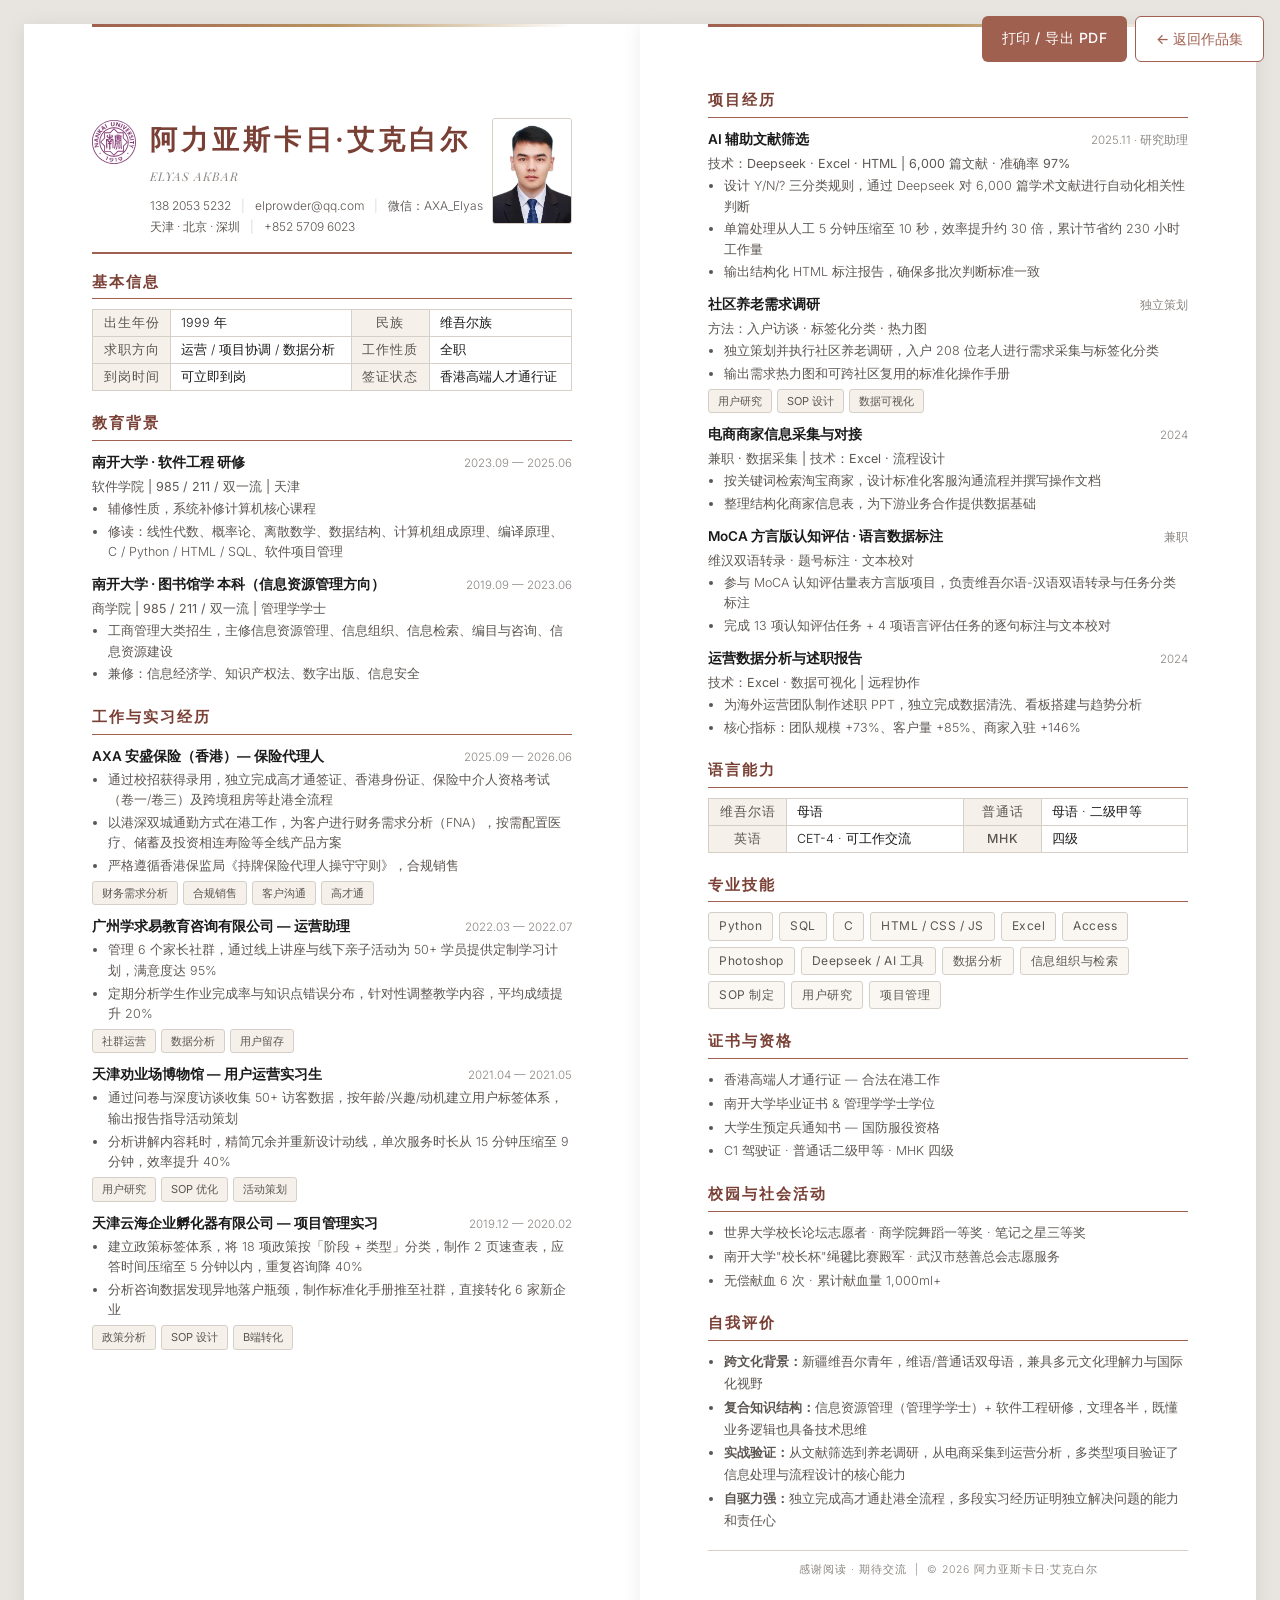
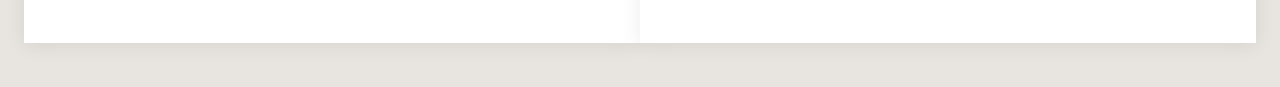
==== resume.html @ a5d52a43 "@ 初始提交：ELYAS 作品集网站 - 高端奢侈品极简风格，暗金 × 勃艮第红配色 - 8 大板块：Hero / 关于 / 经历 / 项目 / 技能 / 荣誉 / 媒体 / 联系 - 尾声打字机 +" ====
<!DOCTYPE html>
<html lang="zh-CN">
<head>
<meta charset="UTF-8">
<meta name="viewport" content="width=device-width, initial-scale=1.0">
<title>阿力亚斯卡日·艾克白尔 — 个人简历</title>
<link rel="icon" href="data:image/svg+xml,<svg xmlns='http://www.w3.org/2000/svg' viewBox='0 0 32 32'><rect width='32' height='32' rx='8' fill='%23a06050'/><path d='M8 8h16M8 16h12M8 24h16' stroke='%23e6e3e0' stroke-width='3' stroke-linecap='round'/></svg>">
<link href="https://fonts.googleapis.com/css2?family=Inter:opsz,wght@14..32,300;14..32,400;14..32,500;14..32,600&family=Playfair+Display:ital,wght@0,500;0,600;1,500&display=swap" rel="stylesheet">
<style>
  :root {
    --accent:    #a06050;
    --accent-deep: #7a4035;
    --gold:      #b89460;
    --text:      #1a1a1a;
    --text-muted:#5c5652;
    --text-light:#8a8580;
    --border:    #d5cfc8;
    --bg-warm:   #faf7f3;
    --bg-light:  #f5f0ea;
    --white:     #fff;
  }

  * { margin: 0; padding: 0; box-sizing: border-box; }

  /* 橘色自定义光标 */
  body, a, a *, button, [role="button"] {
    cursor: url("[data-uri]") 2 2, auto !important;
  }

  body {
    font-family: 'Inter', 'PingFang SC', 'Microsoft YaHei', sans-serif;
    font-weight: 300;
    background: #e8e4df;
    color: var(--text);
    line-height: 1.7;
    display: flex;
    justify-content: center;
    padding: 24px;
    -webkit-font-smoothing: antialiased;
  }

  .resume-page {
    width: 210mm;
    min-height: 297mm;
    background: var(--white);
    padding: 17mm 18mm;
    box-shadow: 0 2px 20px rgba(0,0,0,0.08);
    margin-bottom: 20px;
    position: relative;
  }

  /* ---- 顶部装饰线 ---- */
  .resume-page::before {
    content: '';
    position: absolute;
    top: 0; left: 18mm; right: 18mm;
    height: 3px;
    background: linear-gradient(90deg, var(--accent), var(--gold), transparent);
  }

  /* ========================================
     头部
     ======================================== */
  .resume-header {
    display: flex;
    align-items: flex-start;
    padding-top: 8mm;
    padding-bottom: 14px;
    border-bottom: 2px solid var(--accent);
    margin-bottom: 16px;
  }

  .resume-header__logo {
    width: 44px;
    height: 44px;
    flex-shrink: 0;
    margin-right: 14px;
    margin-top: 2px;
    opacity: 0.85;
  }

  .resume-header__photo {
    width: 80px;
    height: 106px;
    border: 1px solid var(--border);
    border-radius: 3px;
    object-fit: cover;
    flex-shrink: 0;
    margin-left: auto;
  }

  .resume-header__info h1 {
    font-family: 'Songti SC', 'STSong', 'SimSun', 'Noto Serif SC', serif;
    font-size: 27px;
    font-weight: 700;
    letter-spacing: 4px;
    color: var(--accent-deep);
    margin-bottom: 2px;
  }

  .resume-header__info .en-name {
    font-family: 'Playfair Display', Georgia, serif;
    font-size: 12px;
    font-style: italic;
    color: var(--text-light);
    letter-spacing: 1px;
    margin-bottom: 8px;
  }

  .contact-row {
    font-size: 12px;
    color: var(--text-muted);
    line-height: 1.8;
  }

  .contact-row span {
    white-space: nowrap;
  }

  .contact-row .sep {
    color: var(--border);
    margin: 0 10px;
    user-select: none;
  }

  /* ========================================
     章节标题
     ======================================== */
  .section-title {
    font-family: 'Songti SC', 'STSong', 'SimSun', serif;
    font-size: 15px;
    font-weight: 700;
    color: var(--accent-deep);
    padding-bottom: 3px;
    border-bottom: 1.5px solid var(--accent);
    margin-bottom: 10px;
    margin-top: 20px;
    letter-spacing: 2px;
  }

  .section-title:first-of-type { margin-top: 0; }

  /* ========================================
     信息表格
     ======================================== */
  .info-table {
    width: 100%;
    border-collapse: collapse;
    font-size: 12.5px;
    margin-bottom: 6px;
  }

  .info-table td {
    padding: 3px 10px;
    border: 1px solid var(--border);
    line-height: 1.6;
  }

  .info-table .label {
    background: var(--bg-light);
    font-weight: 500;
    width: 78px;
    text-align: center;
    color: var(--text-muted);
    letter-spacing: 1px;
  }

  /* ========================================
     经历条目
     ======================================== */
  .entry {
    margin-bottom: 10px;
  }

  .entry-header {
    display: flex;
    justify-content: space-between;
    align-items: baseline;
    flex-wrap: wrap;
    margin-bottom: 2px;
  }

  .entry-title {
    font-weight: 600;
    font-size: 13.5px;
    color: var(--text);
  }

  .entry-subtitle {
    font-size: 12.5px;
    color: var(--text-muted);
    font-weight: 400;
  }

  .entry-date {
    font-size: 11.5px;
    color: var(--text-light);
    white-space: nowrap;
  }

  .entry-desc {
    font-size: 12.5px;
    color: var(--text-muted);
    margin-top: 2px;
  }

  .entry-desc ul {
    list-style: disc;
    padding-left: 16px;
    margin-top: 2px;
  }

  .entry-desc li {
    margin-bottom: 2px;
    line-height: 1.65;
  }

  .entry-tags {
    display: flex;
    flex-wrap: wrap;
    gap: 5px;
    margin-top: 4px;
  }

  .entry-tag {
    background: var(--bg-light);
    border: 1px solid var(--border);
    padding: 2px 9px;
    border-radius: 3px;
    font-size: 11px;
    font-weight: 400;
    color: var(--text-muted);
  }

  /* ========================================
     技能标签
     ======================================== */
  .skill-tags {
    display: flex;
    flex-wrap: wrap;
    gap: 6px;
    margin-top: 3px;
  }

  .skill-tag {
    background: var(--bg-warm);
    border: 1px solid var(--border);
    padding: 3px 10px;
    border-radius: 3px;
    font-size: 12px;
    font-weight: 400;
    color: var(--text-muted);
    letter-spacing: 0.5px;
  }

  /* ========================================
     紧凑列表
     ======================================== */
  .compact-list {
    font-size: 12.5px;
    color: var(--text-muted);
    line-height: 1.75;
    padding-left: 16px;
  }

  .compact-list li {
    margin-bottom: 2px;
  }

  /* ========================================
     页脚
     ======================================== */
  .resume-footer {
    margin-top: 18px;
    padding-top: 10px;
    border-top: 1px solid var(--border);
    font-size: 10.5px;
    color: var(--text-light);
    text-align: center;
    letter-spacing: 1px;
  }

  /* ========================================
     打印 / 响应式
     ======================================== */
  @media print {
    body {
      background: white;
      padding: 0;
      margin: 0;
    }
    .resume-page {
      box-shadow: none;
      margin: 0;
      padding: 12mm 15mm;
      width: 100%;
      min-height: auto;
      page-break-after: always;
    }
    .resume-page::before {
      left: 15mm;
      right: 15mm;
    }
    .no-print { display: none !important; }
  }

  @media screen and (max-width: 800px) {
    .resume-page {
      width: 100%;
      padding: 20px 16px;
    }
    .resume-page::before {
      left: 16px;
      right: 16px;
    }
    .resume-header {
      flex-direction: column-reverse;
      align-items: center;
      text-align: center;
    }
    .contact-row {
      justify-content: center;
    }
  }
</style>
</head>
<body>

<!-- 操作按钮 -->
<div class="no-print" style="position:fixed;top:16px;right:16px;z-index:999;display:flex;gap:8px;">
  <button onclick="window.print()" style="padding:10px 20px;background:#a06050;color:white;border:none;border-radius:6px;cursor:pointer;font-weight:500;font-size:14px;font-family:Inter,'PingFang SC',sans-serif;letter-spacing:0.5px;">
    打印 / 导出 PDF
  </button>
  <a href="index.html" style="padding:10px 20px;background:white;color:#a06050;border:1.5px solid #a06050;border-radius:6px;text-decoration:none;font-weight:500;font-size:14px;font-family:Inter,'PingFang SC',sans-serif;">
    ← 返回作品集
  </a>
</div>

<!-- ========== 第 1 页 ========== -->
<div class="resume-page">

  <div class="resume-header">
    <img class="resume-header__logo" src="assets/南开大学-logo.svg" alt="南开大学">
    <div class="resume-header__info">
      <h1>阿力亚斯卡日·艾克白尔</h1>
      <div class="en-name">ELYAS AKBAR</div>
      <div class="contact-row">
        <span>138 2053 5232</span><span class="sep">|</span><span>elprowder@qq.com</span><span class="sep">|</span><span>微信：AXA_Elyas</span><br>
        <span>天津 · 北京 · 深圳</span><span class="sep">|</span><span>+852 5709 6023</span>
      </div>
    </div>
    <img src="assets/avatar.webp" alt="照片" class="resume-header__photo" onerror="this.style.display='none'">
  </div>

  <!-- 基本信息 -->
  <div class="section-title" style="margin-top:0;">基本信息</div>
  <table class="info-table">
    <tr>
      <td class="label">出生年份</td><td>1999 年</td>
      <td class="label">民族</td><td>维吾尔族</td>
    </tr>
    <tr>
      <td class="label">求职方向</td><td>运营 / 项目协调 / 数据分析</td>
      <td class="label">工作性质</td><td>全职</td>
    </tr>
    <tr>
      <td class="label">到岗时间</td><td>可立即到岗</td>
      <td class="label">签证状态</td><td>香港高端人才通行证</td>
    </tr>
  </table>

  <!-- 教育背景 -->
  <div class="section-title">教育背景</div>

  <div class="entry">
    <div class="entry-header">
      <span class="entry-title">南开大学 · 软件工程 研修</span>
      <span class="entry-date">2023.09 — 2025.06</span>
    </div>
    <div class="entry-subtitle">软件学院 | 985 / 211 / 双一流 | 天津</div>
    <div class="entry-desc">
      <ul>
        <li>辅修性质，系统补修计算机核心课程</li>
        <li>修读：线性代数、概率论、离散数学、数据结构、计算机组成原理、编译原理、C / Python / HTML / SQL、软件项目管理</li>
      </ul>
    </div>
  </div>

  <div class="entry">
    <div class="entry-header">
      <span class="entry-title">南开大学 · 图书馆学 本科（信息资源管理方向）</span>
      <span class="entry-date">2019.09 — 2023.06</span>
    </div>
    <div class="entry-subtitle">商学院 | 985 / 211 / 双一流 | 管理学学士</div>
    <div class="entry-desc">
      <ul>
        <li>工商管理大类招生，主修信息资源管理、信息组织、信息检索、编目与咨询、信息资源建设</li>
        <li>兼修：信息经济学、知识产权法、数字出版、信息安全</li>
      </ul>
    </div>
  </div>

  <!-- 工作与实习经历 -->
  <div class="section-title">工作与实习经历</div>

  <div class="entry">
    <div class="entry-header">
      <span class="entry-title">AXA 安盛保险（香港）— 保险代理人</span>
      <span class="entry-date">2025.09 — 2026.06</span>
    </div>
    <div class="entry-desc">
      <ul>
        <li>通过校招获得录用，独立完成高才通签证、香港身份证、保险中介人资格考试（卷一/卷三）及跨境租房等赴港全流程</li>
        <li>以港深双城通勤方式在港工作，为客户进行财务需求分析（FNA），按需配置医疗、储蓄及投资相连寿险等全线产品方案</li>
        <li>严格遵循香港保监局《持牌保险代理人操守守则》，合规销售</li>
      </ul>
    </div>
    <div class="entry-tags">
      <span class="entry-tag">财务需求分析</span>
      <span class="entry-tag">合规销售</span>
      <span class="entry-tag">客户沟通</span>
      <span class="entry-tag">高才通</span>
    </div>
  </div>

  <div class="entry">
    <div class="entry-header">
      <span class="entry-title">广州学求易教育咨询有限公司 — 运营助理</span>
      <span class="entry-date">2022.03 — 2022.07</span>
    </div>
    <div class="entry-desc">
      <ul>
        <li>管理 6 个家长社群，通过线上讲座与线下亲子活动为 50+ 学员提供定制学习计划，满意度达 95%</li>
        <li>定期分析学生作业完成率与知识点错误分布，针对性调整教学内容，平均成绩提升 20%</li>
      </ul>
    </div>
    <div class="entry-tags">
      <span class="entry-tag">社群运营</span>
      <span class="entry-tag">数据分析</span>
      <span class="entry-tag">用户留存</span>
    </div>
  </div>

  <div class="entry">
    <div class="entry-header">
      <span class="entry-title">天津劝业场博物馆 — 用户运营实习生</span>
      <span class="entry-date">2021.04 — 2021.05</span>
    </div>
    <div class="entry-desc">
      <ul>
        <li>通过问卷与深度访谈收集 50+ 访客数据，按年龄/兴趣/动机建立用户标签体系，输出报告指导活动策划</li>
        <li>分析讲解内容耗时，精简冗余并重新设计动线，单次服务时长从 15 分钟压缩至 9 分钟，效率提升 40%</li>
      </ul>
    </div>
    <div class="entry-tags">
      <span class="entry-tag">用户研究</span>
      <span class="entry-tag">SOP 优化</span>
      <span class="entry-tag">活动策划</span>
    </div>
  </div>

  <div class="entry">
    <div class="entry-header">
      <span class="entry-title">天津云海企业孵化器有限公司 — 项目管理实习</span>
      <span class="entry-date">2019.12 — 2020.02</span>
    </div>
    <div class="entry-desc">
      <ul>
        <li>建立政策标签体系，将 18 项政策按「阶段 + 类型」分类，制作 2 页速查表，应答时间压缩至 5 分钟以内，重复咨询降 40%</li>
        <li>分析咨询数据发现异地落户瓶颈，制作标准化手册推至社群，直接转化 6 家新企业</li>
      </ul>
    </div>
    <div class="entry-tags">
      <span class="entry-tag">政策分析</span>
      <span class="entry-tag">SOP 设计</span>
      <span class="entry-tag">B端转化</span>
    </div>
  </div>

</div>

<!-- ========== 第 2 页 ========== -->
<div class="resume-page">

  <!-- 项目经历 -->
  <div class="section-title" style="margin-top:0;">项目经历</div>

  <div class="entry">
    <div class="entry-header">
      <span class="entry-title">AI 辅助文献筛选</span>
      <span class="entry-date">2025.11 · 研究助理</span>
    </div>
    <div class="entry-subtitle">技术：Deepseek · Excel · HTML | 6,000 篇文献 · 准确率 97%</div>
    <div class="entry-desc">
      <ul>
        <li>设计 Y/N/? 三分类规则，通过 Deepseek 对 6,000 篇学术文献进行自动化相关性判断</li>
        <li>单篇处理从人工 5 分钟压缩至 10 秒，效率提升约 30 倍，累计节省约 230 小时工作量</li>
        <li>输出结构化 HTML 标注报告，确保多批次判断标准一致</li>
      </ul>
    </div>
  </div>

  <div class="entry">
    <div class="entry-header">
      <span class="entry-title">社区养老需求调研</span>
      <span class="entry-date">独立策划</span>
    </div>
    <div class="entry-subtitle">方法：入户访谈 · 标签化分类 · 热力图</div>
    <div class="entry-desc">
      <ul>
        <li>独立策划并执行社区养老调研，入户 208 位老人进行需求采集与标签化分类</li>
        <li>输出需求热力图和可跨社区复用的标准化操作手册</li>
      </ul>
    </div>
    <div class="entry-tags">
      <span class="entry-tag">用户研究</span>
      <span class="entry-tag">SOP 设计</span>
      <span class="entry-tag">数据可视化</span>
    </div>
  </div>

  <div class="entry">
    <div class="entry-header">
      <span class="entry-title">电商商家信息采集与对接</span>
      <span class="entry-date">2024</span>
    </div>
    <div class="entry-subtitle">兼职 · 数据采集 | 技术：Excel · 流程设计</div>
    <div class="entry-desc">
      <ul>
        <li>按关键词检索淘宝商家，设计标准化客服沟通流程并撰写操作文档</li>
        <li>整理结构化商家信息表，为下游业务合作提供数据基础</li>
      </ul>
    </div>
  </div>

  <div class="entry">
    <div class="entry-header">
      <span class="entry-title">MoCA 方言版认知评估 · 语言数据标注</span>
      <span class="entry-date">兼职</span>
    </div>
    <div class="entry-subtitle">维汉双语转录 · 题号标注 · 文本校对</div>
    <div class="entry-desc">
      <ul>
        <li>参与 MoCA 认知评估量表方言版项目，负责维吾尔语-汉语双语转录与任务分类标注</li>
        <li>完成 13 项认知评估任务 + 4 项语言评估任务的逐句标注与文本校对</li>
      </ul>
    </div>
  </div>

  <!-- 运营数据分析 — 独立项目 -->
  <div class="entry">
    <div class="entry-header">
      <span class="entry-title">运营数据分析与述职报告</span>
      <span class="entry-date">2024</span>
    </div>
    <div class="entry-subtitle">技术：Excel · 数据可视化 | 远程协作</div>
    <div class="entry-desc">
      <ul>
        <li>为海外运营团队制作述职 PPT，独立完成数据清洗、看板搭建与趋势分析</li>
        <li>核心指标：团队规模 +73%、客户量 +85%、商家入驻 +146%</li>
      </ul>
    </div>
  </div>

  <!-- 语言能力 -->
  <div class="section-title">语言能力</div>
  <table class="info-table">
    <tr>
      <td class="label">维吾尔语</td><td>母语</td>
      <td class="label">普通话</td><td>母语 · 二级甲等</td>
    </tr>
    <tr>
      <td class="label">英语</td><td>CET-4 · 可工作交流</td>
      <td class="label">MHK</td><td>四级</td>
    </tr>
  </table>

  <!-- 专业技能 -->
  <div class="section-title">专业技能</div>
  <div class="skill-tags">
    <span class="skill-tag">Python</span>
    <span class="skill-tag">SQL</span>
    <span class="skill-tag">C</span>
    <span class="skill-tag">HTML / CSS / JS</span>
    <span class="skill-tag">Excel</span>
    <span class="skill-tag">Access</span>
    <span class="skill-tag">Photoshop</span>
    <span class="skill-tag">Deepseek / AI 工具</span>
    <span class="skill-tag">数据分析</span>
    <span class="skill-tag">信息组织与检索</span>
    <span class="skill-tag">SOP 制定</span>
    <span class="skill-tag">用户研究</span>
    <span class="skill-tag">项目管理</span>
  </div>

  <!-- 证书与资格 -->
  <div class="section-title">证书与资格</div>
  <ul class="compact-list">
    <li>香港高端人才通行证 — 合法在港工作</li>
    <li>南开大学毕业证书 & 管理学学士学位</li>
    <li>大学生预定兵通知书 — 国防服役资格</li>
    <li>C1 驾驶证 · 普通话二级甲等 · MHK 四级</li>
  </ul>

  <!-- 校园与社会活动 -->
  <div class="section-title">校园与社会活动</div>
  <ul class="compact-list">
    <li>世界大学校长论坛志愿者 · 商学院舞蹈一等奖 · 笔记之星三等奖</li>
    <li>南开大学"校长杯"绳毽比赛殿军 · 武汉市慈善总会志愿服务</li>
    <li>无偿献血 6 次 · 累计献血量 1,000ml+</li>
  </ul>

  <!-- 自我评价 -->
  <div class="section-title">自我评价</div>
  <ul class="compact-list" style="margin-bottom:12px;">
    <li><strong>跨文化背景：</strong>新疆维吾尔青年，维语/普通话双母语，兼具多元文化理解力与国际化视野</li>
    <li><strong>复合知识结构：</strong>信息资源管理（管理学学士）+ 软件工程研修，文理各半，既懂业务逻辑也具备技术思维</li>
    <li><strong>实战验证：</strong>从文献筛选到养老调研，从电商采集到运营分析，多类型项目验证了信息处理与流程设计的核心能力</li>
    <li><strong>自驱力强：</strong>独立完成高才通赴港全流程，多段实习经历证明独立解决问题的能力和责任心</li>
  </ul>

  <div class="resume-footer">
    感谢阅读 · 期待交流 &nbsp;|&nbsp; © 2026 阿力亚斯卡日·艾克白尔
  </div>
</div>

</body>
</html>
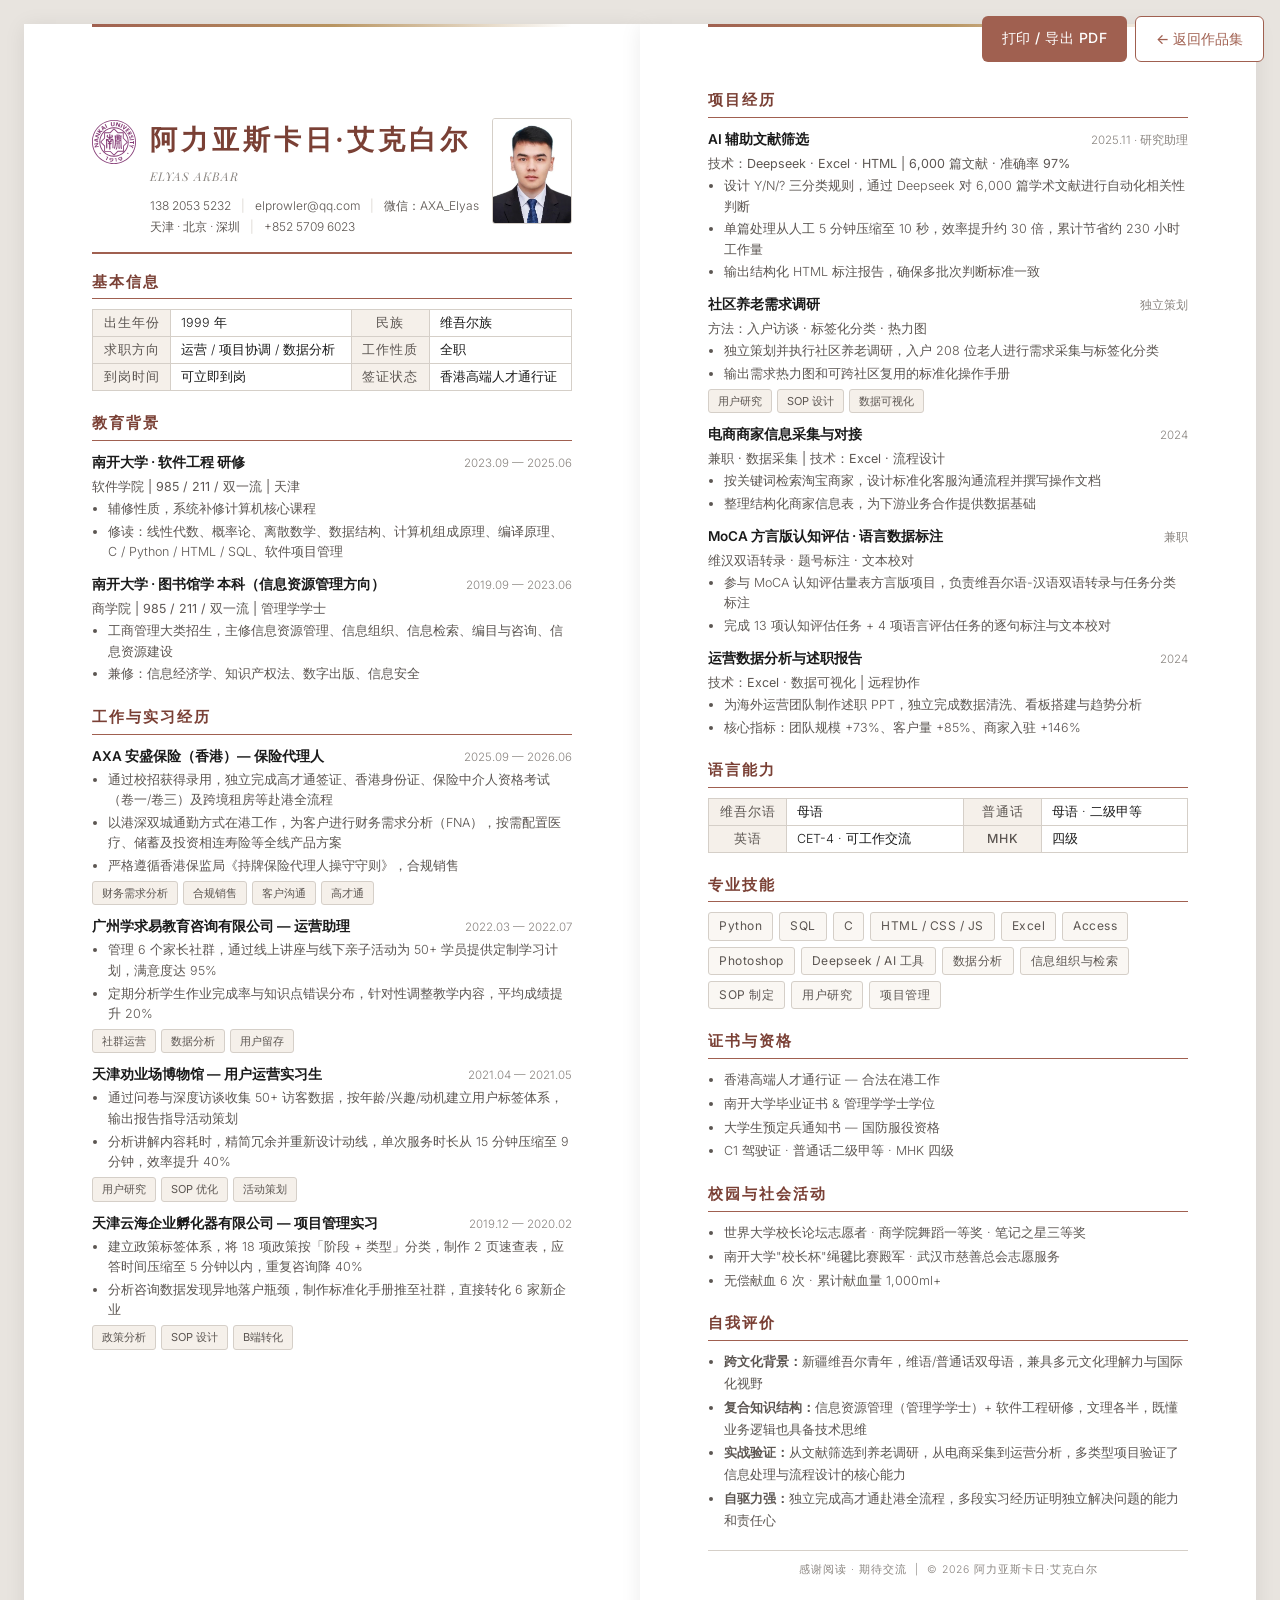
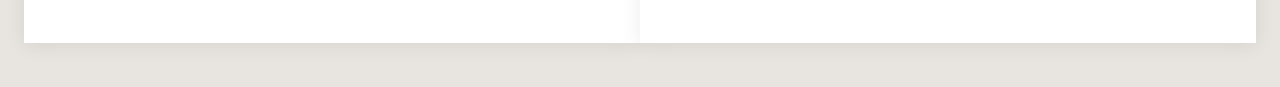
==== commit d5bdb6c8: "修复简历邮箱 typo: elprowder → elprowler" ====
--- a/resume.html
+++ b/resume.html
@@ -345,7 +345,7 @@
       <h1>阿力亚斯卡日·艾克白尔</h1>
       <div class="en-name">ELYAS AKBAR</div>
       <div class="contact-row">
-        <span>138 2053 5232</span><span class="sep">|</span><span>elprowder@qq.com</span><span class="sep">|</span><span>微信：AXA_Elyas</span><br>
+        <span>138 2053 5232</span><span class="sep">|</span><span>elprowler@qq.com</span><span class="sep">|</span><span>微信：AXA_Elyas</span><br>
         <span>天津 · 北京 · 深圳</span><span class="sep">|</span><span>+852 5709 6023</span>
       </div>
     </div>
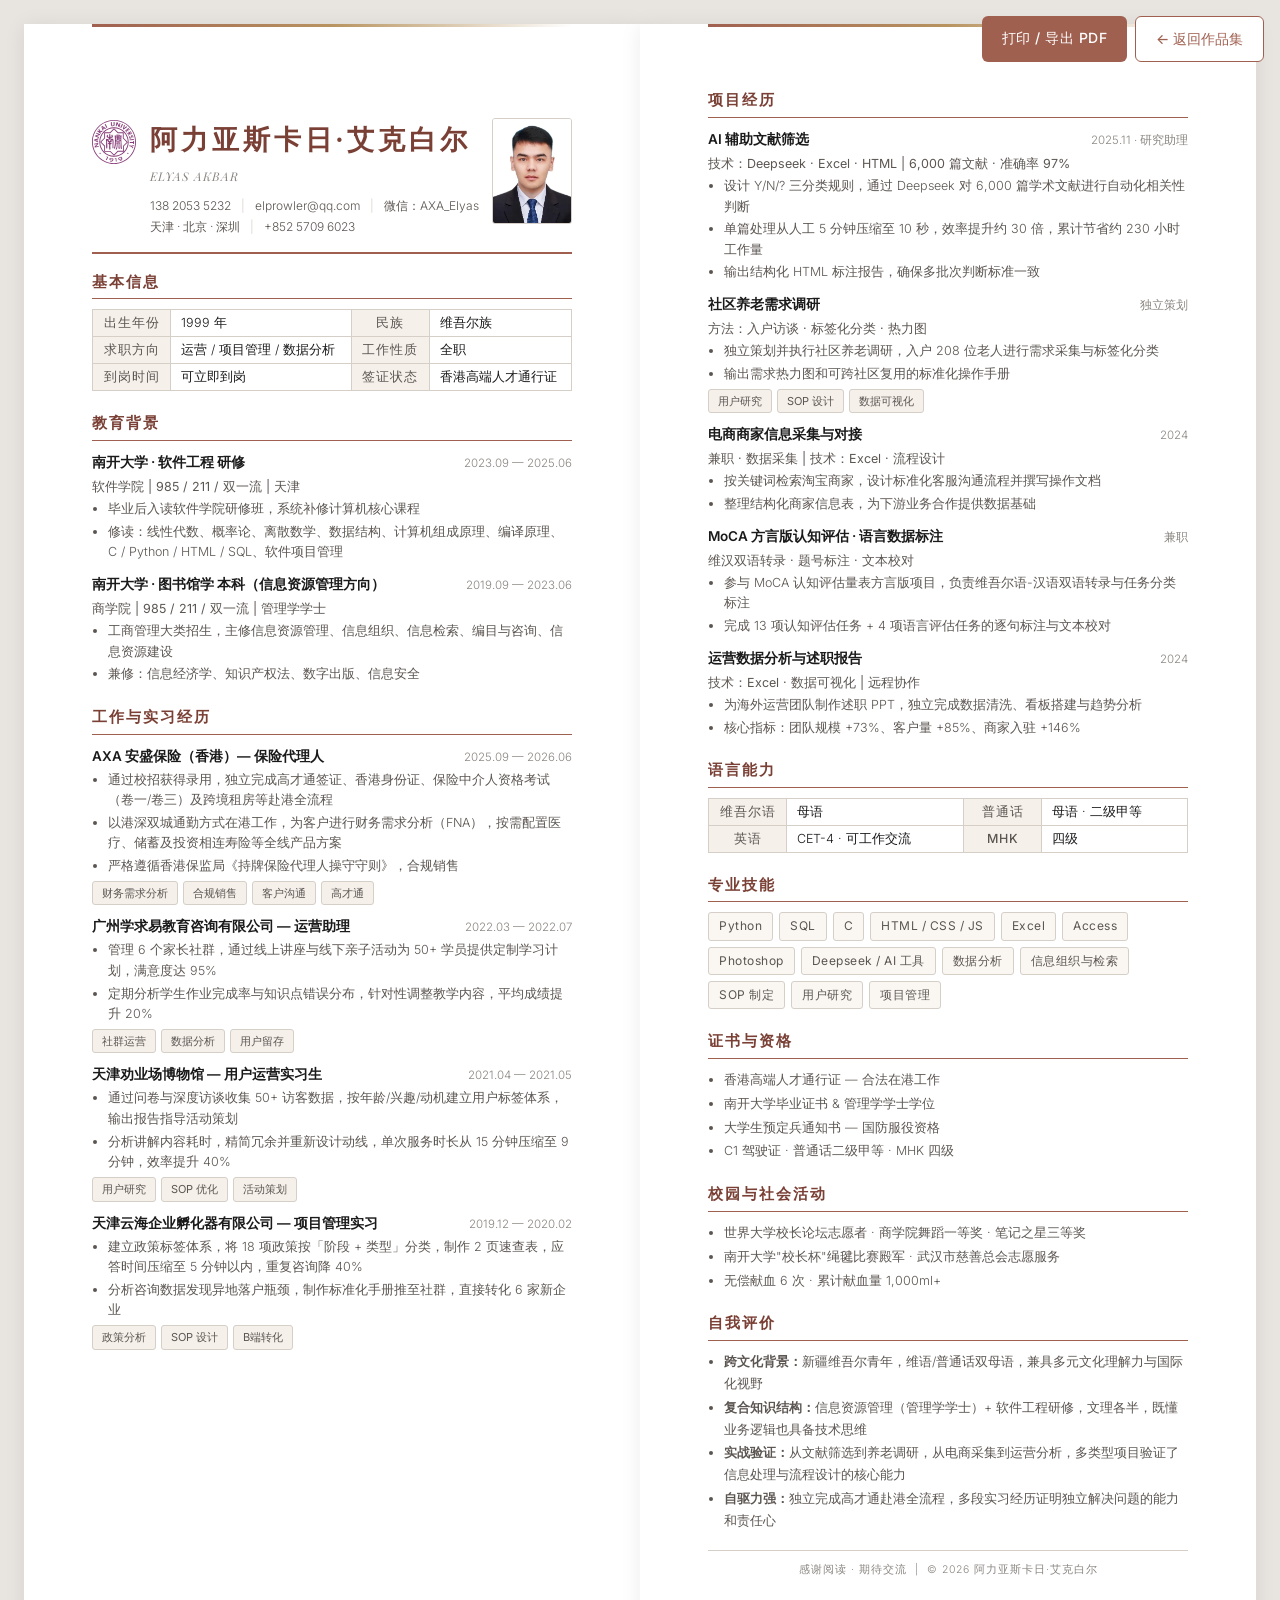
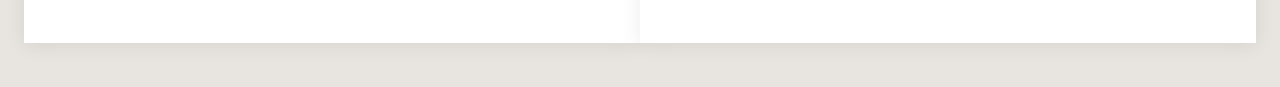
==== commit a37dbc0b: "重写「关于我」文案：修正教育表述（研修非辅修），统一求职方向为项目管理，关键词主题色高亮 Co-Authored-By: Claude <noreply@anthropic.com>" ====
--- a/resume.html
+++ b/resume.html
@@ -360,7 +360,7 @@
       <td class="label">民族</td><td>维吾尔族</td>
     </tr>
     <tr>
-      <td class="label">求职方向</td><td>运营 / 项目协调 / 数据分析</td>
+      <td class="label">求职方向</td><td>运营 / 项目管理 / 数据分析</td>
       <td class="label">工作性质</td><td>全职</td>
     </tr>
     <tr>
@@ -380,7 +380,7 @@
     <div class="entry-subtitle">软件学院 | 985 / 211 / 双一流 | 天津</div>
     <div class="entry-desc">
       <ul>
-        <li>辅修性质，系统补修计算机核心课程</li>
+        <li>毕业后入读软件学院研修班，系统补修计算机核心课程</li>
         <li>修读：线性代数、概率论、离散数学、数据结构、计算机组成原理、编译原理、C / Python / HTML / SQL、软件项目管理</li>
       </ul>
     </div>
